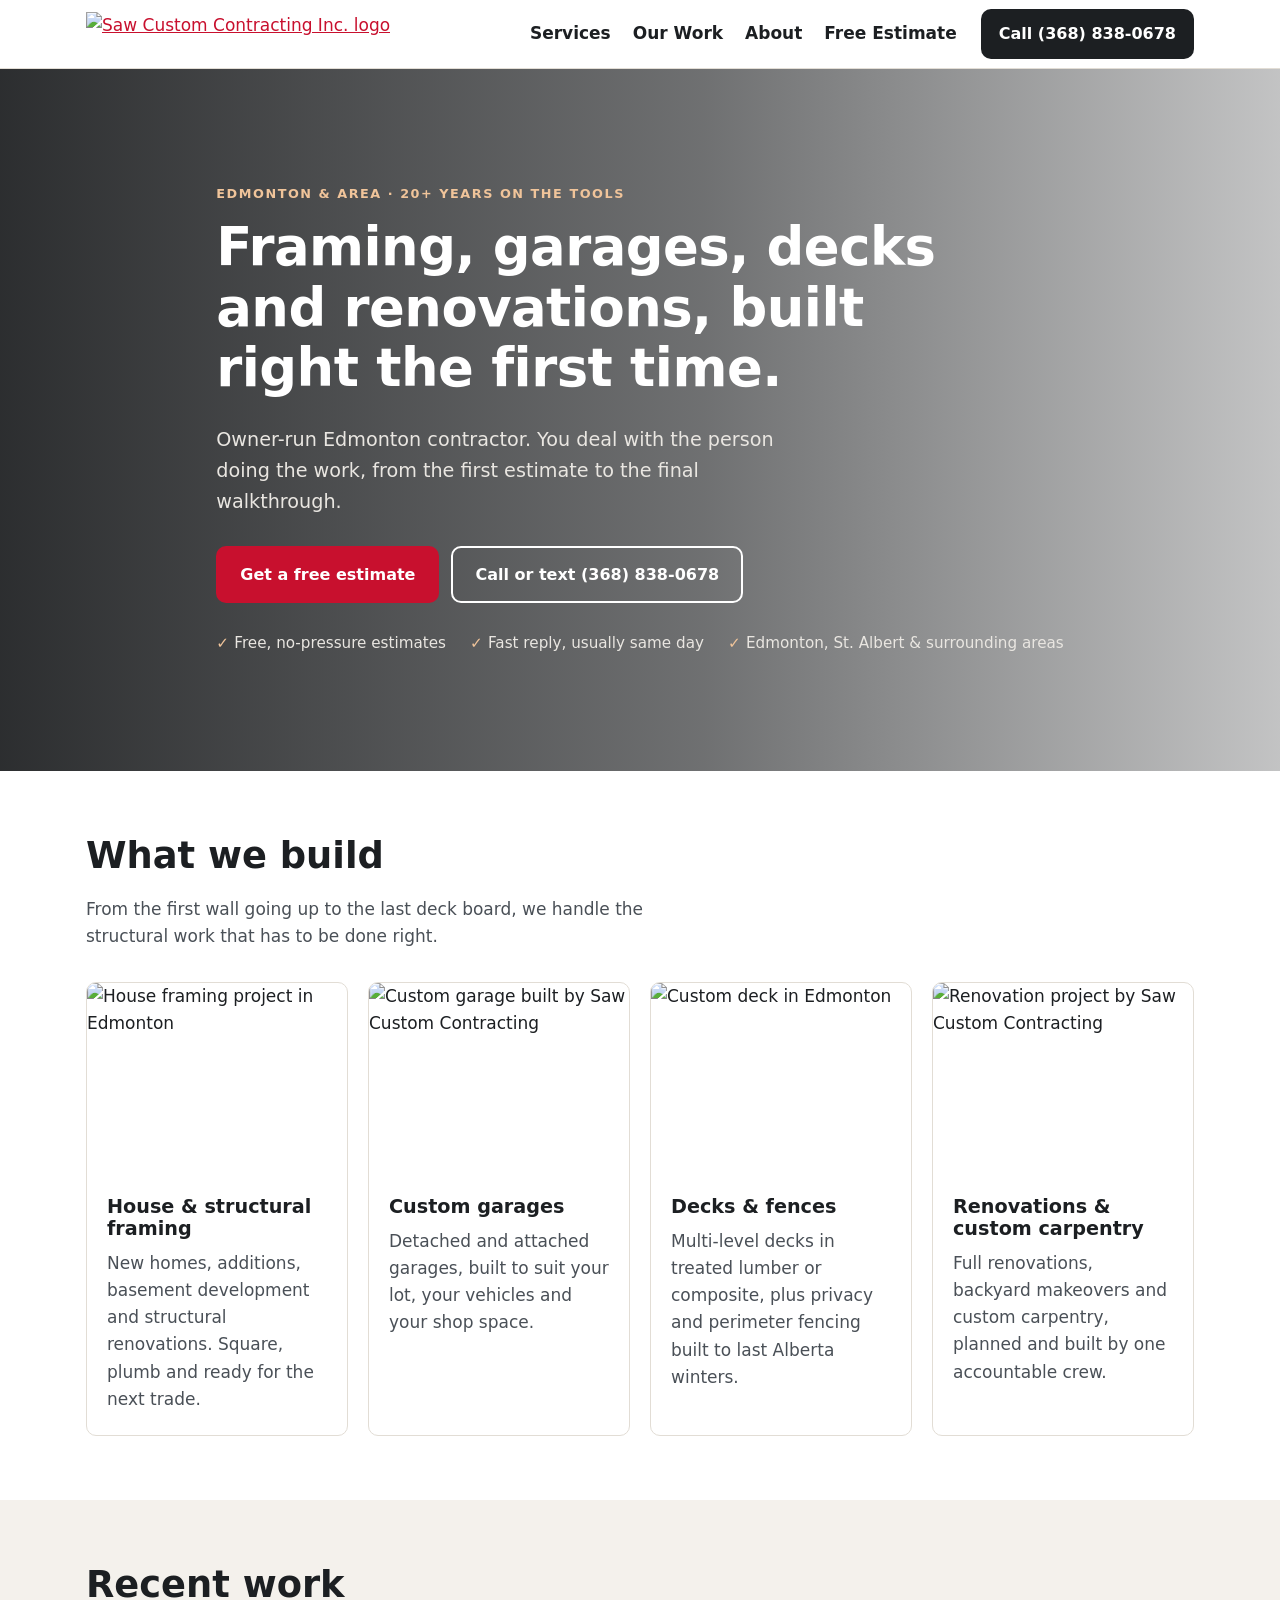
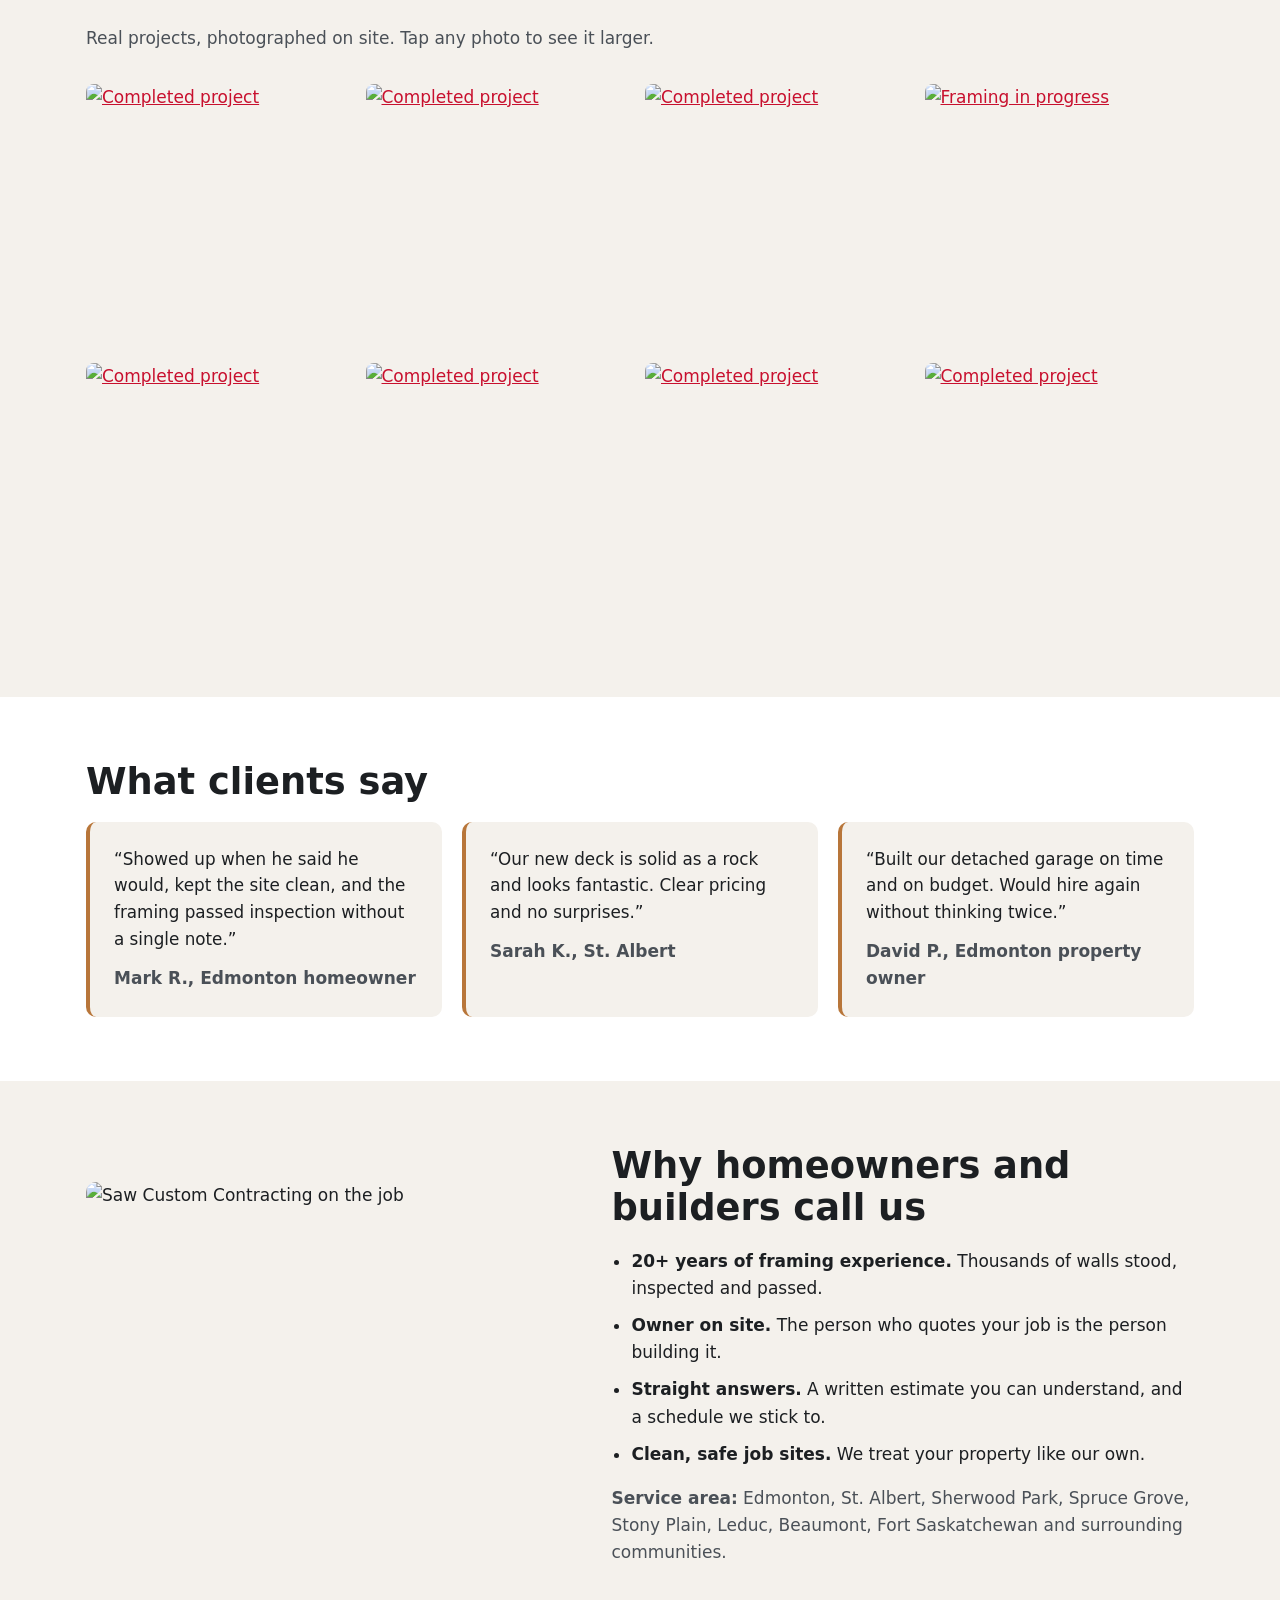
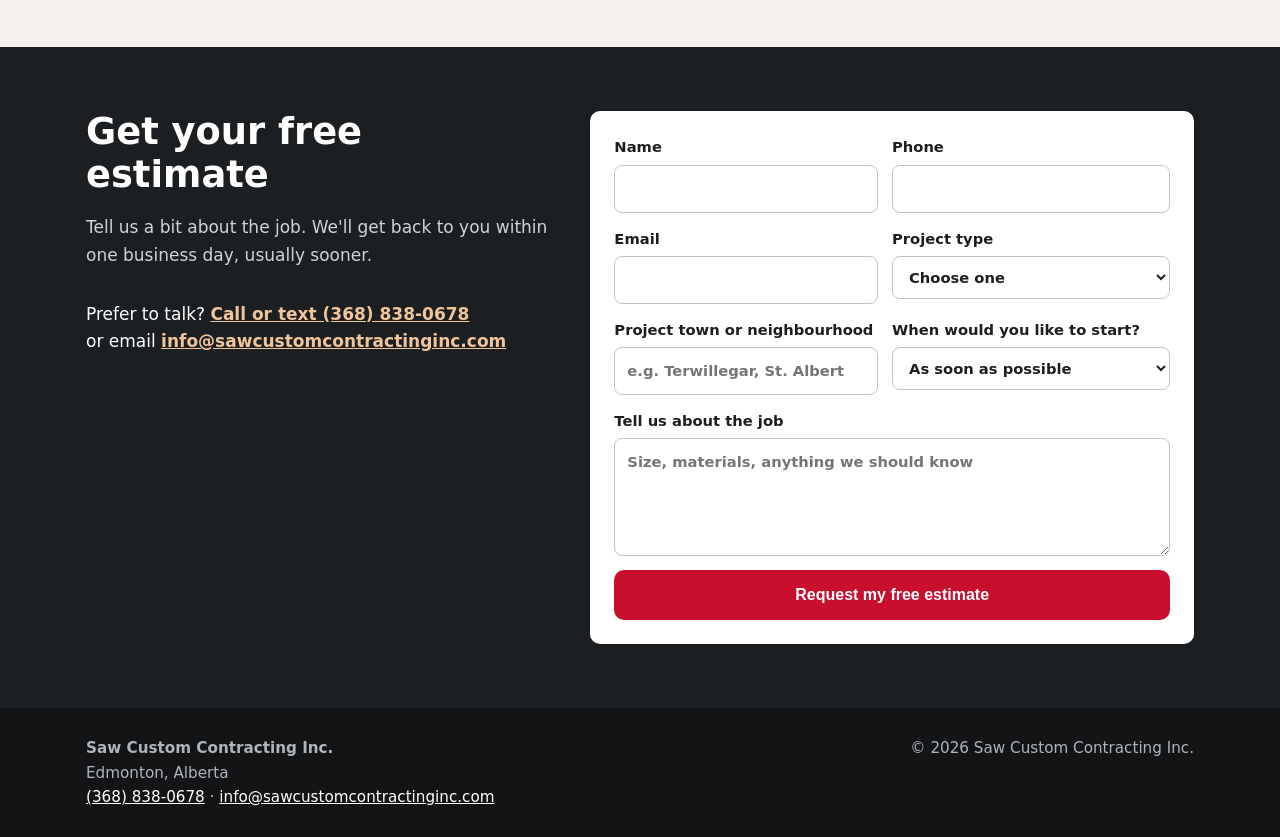
==== public/index.html @ 82203a98 "Add new company website Co-Authored-By: Claude Opus 5.5 <noreply@anthropic.com> Claude-Session: http" ====
<!doctype html>
<html lang="en-CA">
<head>
<meta charset="utf-8">
<meta name="viewport" content="width=device-width, initial-scale=1">
<title>Framing, Garages, Decks &amp; Renovations in Edmonton | Saw Custom Contracting Inc.</title>
<meta name="description" content="Edmonton framing contractor with 20+ years of experience. House framing, custom garages, decks, fences and renovations in Edmonton, St. Albert and area. Free estimates.">
<link rel="canonical" href="https://www.sawcustomcontractinginc.com/">
<meta property="og:title" content="Saw Custom Contracting Inc. | Edmonton Framing &amp; Custom Builds">
<meta property="og:description" content="House framing, custom garages, decks, fences and renovations in Edmonton and area. Free estimates.">
<meta property="og:image" content="https://primary.jwwb.nl/public/p/v/a/temp-scpfhgbqdumfkjfazwtc/20240511_142724659_ios-high.jpg?enable-io=true&enable=upscale&fit=bounds&width=1200">
<meta property="og:type" content="website">
<link rel="preconnect" href="https://primary.jwwb.nl">
<link rel="stylesheet" href="styles.css">
<script type="application/ld+json">
{
  "@context": "https://schema.org",
  "@type": "GeneralContractor",
  "name": "Saw Custom Contracting Inc.",
  "url": "https://www.sawcustomcontractinginc.com/",
  "telephone": "+13688380678",
  "email": "info@sawcustomcontractinginc.com",
  "image": "https://primary.jwwb.nl/public/p/v/a/temp-scpfhgbqdumfkjfazwtc/20240511_142724659_ios-high.jpg",
  "address": {"@type": "PostalAddress", "addressLocality": "Edmonton", "addressRegion": "AB", "addressCountry": "CA"},
  "areaServed": ["Edmonton", "St. Albert", "Sherwood Park", "Spruce Grove", "Stony Plain", "Leduc", "Beaumont", "Fort Saskatchewan"],
  "knowsAbout": ["House framing", "Structural framing", "Custom garages", "Decks", "Fences", "Renovations"]
}
</script>
</head>
<body>

<header class="topbar">
  <div class="wrap topbar-in">
    <a href="#top" class="brand" aria-label="Saw Custom Contracting home">
      <img src="https://primary.jwwb.nl/public/p/v/a/temp-scpfhgbqdumfkjfazwtc/fulllogo-high.jpg?enable-io=true&enable=upscale&height=140" alt="Saw Custom Contracting Inc. logo" height="44">
    </a>
    <nav class="nav" aria-label="Main">
      <a href="#services">Services</a>
      <a href="#work">Our Work</a>
      <a href="#about">About</a>
      <a href="#quote">Free Estimate</a>
    </nav>
    <a class="btn btn-call desk" href="tel:+13688380678">Call (368) 838-0678</a>
  </div>
</header>

<main id="top">

<section class="hero">
  <div class="hero-bg" role="img" aria-label="Recent framing project by Saw Custom Contracting"></div>
  <div class="wrap hero-in">
    <p class="eyebrow">Edmonton &amp; area · 20+ years on the tools</p>
    <h1>Framing, garages, decks and renovations, built right the first time.</h1>
    <p class="lead">Owner-run Edmonton contractor. You deal with the person doing the work, from the first estimate to the final walkthrough.</p>
    <div class="cta-row">
      <a class="btn btn-primary" href="#quote">Get a free estimate</a>
      <a class="btn btn-ghost" href="tel:+13688380678">Call or text (368) 838-0678</a>
    </div>
    <ul class="trust">
      <li>Free, no-pressure estimates</li>
      <li>Fast reply, usually same day</li>
      <li>Edmonton, St. Albert &amp; surrounding areas</li>
    </ul>
  </div>
</section>

<section id="services" class="section">
  <div class="wrap">
    <h2>What we build</h2>
    <p class="sub">From the first wall going up to the last deck board, we handle the structural work that has to be done right.</p>
    <div class="cards">
      <article class="card">
        <img loading="lazy" src="https://primary.jwwb.nl/public/p/v/a/temp-scpfhgbqdumfkjfazwtc/20240416_213240477_ios-high.jpg?enable-io=true&enable=upscale&width=700" alt="House framing project in Edmonton">
        <div class="card-body">
          <h3>House &amp; structural framing</h3>
          <p>New homes, additions, basement development and structural renovations. Square, plumb and ready for the next trade.</p>
        </div>
      </article>
      <article class="card">
        <img loading="lazy" src="https://primary.jwwb.nl/public/p/v/a/temp-scpfhgbqdumfkjfazwtc/20241012_160332767_ios-high.jpg?enable-io=true&enable=upscale&width=700" alt="Custom garage built by Saw Custom Contracting">
        <div class="card-body">
          <h3>Custom garages</h3>
          <p>Detached and attached garages, built to suit your lot, your vehicles and your shop space.</p>
        </div>
      </article>
      <article class="card">
        <img loading="lazy" src="https://primary.jwwb.nl/public/p/v/a/temp-scpfhgbqdumfkjfazwtc/20250509_210123441_ios-high.jpg?enable-io=true&enable=upscale&width=700" alt="Custom deck in Edmonton">
        <div class="card-body">
          <h3>Decks &amp; fences</h3>
          <p>Multi-level decks in treated lumber or composite, plus privacy and perimeter fencing built to last Alberta winters.</p>
        </div>
      </article>
      <article class="card">
        <img loading="lazy" src="https://primary.jwwb.nl/public/p/v/a/temp-scpfhgbqdumfkjfazwtc/20251019_050256994_ios-high.jpg?enable-io=true&enable=upscale&width=700" alt="Renovation project by Saw Custom Contracting">
        <div class="card-body">
          <h3>Renovations &amp; custom carpentry</h3>
          <p>Full renovations, backyard makeovers and custom carpentry, planned and built by one accountable crew.</p>
        </div>
      </article>
    </div>
  </div>
</section>

<section id="work" class="section alt">
  <div class="wrap">
    <h2>Recent work</h2>
    <p class="sub">Real projects, photographed on site. Tap any photo to see it larger.</p>
    <div class="gallery">
      <a href="https://primary.jwwb.nl/public/p/v/a/temp-scpfhgbqdumfkjfazwtc/20240511_142724659_ios-high.jpg"><img loading="lazy" src="https://primary.jwwb.nl/public/p/v/a/temp-scpfhgbqdumfkjfazwtc/20240511_142724659_ios-high.jpg?enable-io=true&enable=upscale&width=600" alt="Completed project"></a>
      <a href="https://primary.jwwb.nl/public/p/v/a/temp-scpfhgbqdumfkjfazwtc/img_4017-high.jpg"><img loading="lazy" src="https://primary.jwwb.nl/public/p/v/a/temp-scpfhgbqdumfkjfazwtc/img_4017-high.jpg?enable-io=true&enable=upscale&width=600" alt="Completed project"></a>
      <a href="https://primary.jwwb.nl/public/p/v/a/temp-scpfhgbqdumfkjfazwtc/20251015_220459282_ios-high.jpg"><img loading="lazy" src="https://primary.jwwb.nl/public/p/v/a/temp-scpfhgbqdumfkjfazwtc/20251015_220459282_ios-high.jpg?enable-io=true&enable=upscale&width=600" alt="Completed project"></a>
      <a href="https://primary.jwwb.nl/public/p/v/a/temp-scpfhgbqdumfkjfazwtc/20240420_210856689_ios-high.jpg"><img loading="lazy" src="https://primary.jwwb.nl/public/p/v/a/temp-scpfhgbqdumfkjfazwtc/20240420_210856689_ios-high.jpg?enable-io=true&enable=upscale&width=600" alt="Framing in progress"></a>
      <a href="https://primary.jwwb.nl/public/p/v/a/temp-scpfhgbqdumfkjfazwtc/20240604_163057415_ios-high.jpg"><img loading="lazy" src="https://primary.jwwb.nl/public/p/v/a/temp-scpfhgbqdumfkjfazwtc/20240604_163057415_ios-high.jpg?enable-io=true&enable=upscale&width=600" alt="Completed project"></a>
      <a href="https://primary.jwwb.nl/public/p/v/a/temp-scpfhgbqdumfkjfazwtc/20241107_232801194_ios-high.jpg"><img loading="lazy" src="https://primary.jwwb.nl/public/p/v/a/temp-scpfhgbqdumfkjfazwtc/20241107_232801194_ios-high.jpg?enable-io=true&enable=upscale&width=600" alt="Completed project"></a>
      <a href="https://primary.jwwb.nl/public/p/v/a/temp-scpfhgbqdumfkjfazwtc/20241107_232714533_ios-high.jpg"><img loading="lazy" src="https://primary.jwwb.nl/public/p/v/a/temp-scpfhgbqdumfkjfazwtc/20241107_232714533_ios-high.jpg?enable-io=true&enable=upscale&width=600" alt="Completed project"></a>
      <a href="https://primary.jwwb.nl/public/p/v/a/temp-scpfhgbqdumfkjfazwtc/20241121_175152841_ios-high.jpg"><img loading="lazy" src="https://primary.jwwb.nl/public/p/v/a/temp-scpfhgbqdumfkjfazwtc/20241121_175152841_ios-high.jpg?enable-io=true&enable=upscale&width=600" alt="Completed project"></a>
    </div>
  </div>
</section>

<section class="section">
  <div class="wrap">
    <h2>What clients say</h2>
    <div class="reviews">
      <blockquote><p>“Showed up when he said he would, kept the site clean, and the framing passed inspection without a single note.”</p><cite>Mark R., Edmonton homeowner</cite></blockquote>
      <blockquote><p>“Our new deck is solid as a rock and looks fantastic. Clear pricing and no surprises.”</p><cite>Sarah K., St. Albert</cite></blockquote>
      <blockquote><p>“Built our detached garage on time and on budget. Would hire again without thinking twice.”</p><cite>David P., Edmonton property owner</cite></blockquote>
    </div>
  </div>
</section>

<section id="about" class="section alt">
  <div class="wrap about">
    <img loading="lazy" src="https://primary.jwwb.nl/public/p/v/a/temp-scpfhgbqdumfkjfazwtc/img_0138-standard.jpg" alt="Saw Custom Contracting on the job">
    <div>
      <h2>Why homeowners and builders call us</h2>
      <ul class="why">
        <li><strong>20+ years of framing experience.</strong> Thousands of walls stood, inspected and passed.</li>
        <li><strong>Owner on site.</strong> The person who quotes your job is the person building it.</li>
        <li><strong>Straight answers.</strong> A written estimate you can understand, and a schedule we stick to.</li>
        <li><strong>Clean, safe job sites.</strong> We treat your property like our own.</li>
      </ul>
      <p class="area"><strong>Service area:</strong> Edmonton, St. Albert, Sherwood Park, Spruce Grove, Stony Plain, Leduc, Beaumont, Fort Saskatchewan and surrounding communities.</p>
    </div>
  </div>
</section>

<section id="quote" class="section quote">
  <div class="wrap quote-in">
    <div>
      <h2>Get your free estimate</h2>
      <p class="sub">Tell us a bit about the job. We'll get back to you within one business day, usually sooner.</p>
      <p class="direct">Prefer to talk? <a href="tel:+13688380678">Call or text (368) 838-0678</a><br>or email <a href="mailto:info@sawcustomcontractinginc.com">info@sawcustomcontractinginc.com</a></p>
    </div>
    <form class="form" action="https://formsubmit.co/info@sawcustomcontractinginc.com" method="POST">
      <input type="hidden" name="_subject" value="New estimate request from website">
      <input type="hidden" name="_next" id="next" value="https://www.sawcustomcontractinginc.com/thanks.html">
      <input type="hidden" name="_captcha" value="false">
      <input type="hidden" name="_template" value="table">
      <input type="text" name="_honey" class="hp" tabindex="-1" autocomplete="off" aria-hidden="true">
      <label>Name<input name="name" required autocomplete="name"></label>
      <label>Phone<input name="phone" type="tel" required autocomplete="tel"></label>
      <label>Email<input name="email" type="email" autocomplete="email"></label>
      <label>Project type
        <select name="project_type" required>
          <option value="">Choose one</option>
          <option>House or structural framing</option>
          <option>Custom garage</option>
          <option>Deck</option>
          <option>Fence</option>
          <option>Renovation</option>
          <option>Something else</option>
        </select>
      </label>
      <label>Project town or neighbourhood<input name="location" placeholder="e.g. Terwillegar, St. Albert"></label>
      <label>When would you like to start?
        <select name="timeline">
          <option>As soon as possible</option>
          <option>Within 1 to 3 months</option>
          <option>3+ months out</option>
          <option>Just getting prices</option>
        </select>
      </label>
      <label class="full">Tell us about the job<textarea name="message" rows="4" placeholder="Size, materials, anything we should know"></textarea></label>
      <button class="btn btn-primary full" type="submit">Request my free estimate</button>
    </form>
  </div>
</section>

</main>

<footer class="footer">
  <div class="wrap footer-in">
    <div>
      <strong>Saw Custom Contracting Inc.</strong><br>
      Edmonton, Alberta<br>
      <a href="tel:+13688380678">(368) 838-0678</a> · <a href="mailto:info@sawcustomcontractinginc.com">info@sawcustomcontractinginc.com</a>
    </div>
    <div class="small">© <span id="yr">2026</span> Saw Custom Contracting Inc.</div>
  </div>
</footer>

<a class="callbar" href="tel:+13688380678">Call or text for a free estimate</a>

<script>document.getElementById('yr').textContent=new Date().getFullYear();document.getElementById('next').value=location.origin+'/thanks.html';</script>
</body>
</html>
---- public/styles.css ----
:root{
  --ink:#1c1f22; --ink-2:#4a5057; --bg:#ffffff; --bg-alt:#f4f1ec;
  --brand:#c8102e; --brand-dk:#9e0c24; --wood:#b8763a; --line:#e2ddd5;
  --radius:10px; --max:1140px;
}
*{box-sizing:border-box}
html{scroll-behavior:smooth}
body{margin:0;font:17px/1.6 system-ui,-apple-system,"Segoe UI",Roboto,Arial,sans-serif;color:var(--ink);background:var(--bg);padding-bottom:64px}
img{max-width:100%;display:block}
a{color:var(--brand)}
h1,h2,h3{line-height:1.15;margin:0 0 .5em}
h1{font-size:clamp(2rem,5vw,3.3rem);font-weight:800;letter-spacing:-.01em}
h2{font-size:clamp(1.6rem,3.5vw,2.3rem);font-weight:800}
h3{font-size:1.2rem}
.wrap{max-width:var(--max);margin:0 auto;padding:0 16px}
.section{padding:64px 0}
.section.alt{background:var(--bg-alt)}
.sub{color:var(--ink-2);max-width:640px;margin:0 0 32px}

.btn{display:inline-block;padding:14px 22px;border-radius:var(--radius);font-weight:700;text-decoration:none;border:2px solid transparent;cursor:pointer;font-size:1rem;text-align:center}
.btn-primary{background:var(--brand);color:#fff}
.btn-primary:hover{background:var(--brand-dk)}
.btn-ghost{border-color:#fff;color:#fff}
.btn-ghost:hover{background:rgba(255,255,255,.12)}
.btn-call{background:var(--ink);color:#fff;padding:10px 16px}

.topbar{position:sticky;top:0;z-index:20;background:#fff;border-bottom:1px solid var(--line)}
.topbar-in{display:flex;align-items:center;gap:24px;height:68px}
.brand img{height:44px;width:auto}
.nav{display:flex;gap:22px;margin-left:auto}
.nav a{color:var(--ink);text-decoration:none;font-weight:600}
.nav a:hover{color:var(--brand)}

.hero{position:relative;color:#fff;min-height:78vh;display:flex;align-items:center;overflow:hidden}
.hero-bg{position:absolute;inset:0;background:linear-gradient(90deg,rgba(15,17,19,.88) 0%,rgba(15,17,19,.6) 55%,rgba(15,17,19,.25) 100%),url("https://primary.jwwb.nl/public/p/v/a/temp-scpfhgbqdumfkjfazwtc/20240511_142724659_ios-high.jpg?enable-io=true&enable=upscale&width=1600") center/cover}
.hero-in{position:relative;padding-top:72px;padding-bottom:72px}
.hero h1{max-width:760px}
.eyebrow{text-transform:uppercase;letter-spacing:.12em;font-size:.8rem;font-weight:700;color:#f0c49a;margin:0 0 12px}
.lead{font-size:1.2rem;max-width:600px;color:#e9e6e1}
.cta-row{display:flex;flex-wrap:wrap;gap:12px;margin:28px 0}
.trust{list-style:none;padding:0;margin:0;display:flex;flex-wrap:wrap;gap:8px 24px;font-size:.95rem;color:#e9e6e1}
.trust li::before{content:"✓ ";color:#f0c49a;font-weight:800}

.cards{display:grid;grid-template-columns:repeat(auto-fit,minmax(240px,1fr));gap:20px}
.card{background:#fff;border:1px solid var(--line);border-radius:var(--radius);overflow:hidden}
.card img{aspect-ratio:4/3;object-fit:cover;width:100%}
.card-body{padding:18px 20px 22px}
.card p{margin:0;color:var(--ink-2)}

.gallery{display:grid;grid-template-columns:repeat(auto-fill,minmax(220px,1fr));gap:10px}
.gallery a{display:block;border-radius:8px;overflow:hidden}
.gallery img{aspect-ratio:1/1;object-fit:cover;width:100%;transition:transform .3s}
.gallery a:hover img{transform:scale(1.04)}

.reviews{display:grid;grid-template-columns:repeat(auto-fit,minmax(260px,1fr));gap:20px}
.reviews blockquote{margin:0;padding:24px;background:var(--bg-alt);border-left:4px solid var(--wood);border-radius:var(--radius)}
.reviews p{margin:0 0 12px;font-size:1.05rem}
.reviews cite{font-style:normal;font-weight:700;color:var(--ink-2)}

.about{display:grid;grid-template-columns:1fr 1.2fr;gap:40px;align-items:center}
.about img{border-radius:var(--radius);aspect-ratio:4/3;object-fit:cover;width:100%}
.why{padding-left:20px}
.why li{margin-bottom:10px}
.area{color:var(--ink-2)}

.quote{background:var(--ink);color:#fff}
.quote .sub{color:#cfd3d7}
.quote-in{display:grid;grid-template-columns:1fr 1.3fr;gap:40px}
.direct a{color:#f0c49a;font-weight:700}
.form{display:grid;grid-template-columns:1fr 1fr;gap:14px;background:#fff;color:var(--ink);padding:24px;border-radius:var(--radius)}
.form label{display:flex;flex-direction:column;font-weight:600;font-size:.92rem;gap:6px}
.form input,.form select,.form textarea{font:inherit;padding:11px 12px;border:1px solid #c9c4bb;border-radius:8px;background:#fff;color:var(--ink)}
.form input:focus,.form select:focus,.form textarea:focus{outline:2px solid var(--brand);outline-offset:1px}
.form .full{grid-column:1/-1}
.hp{position:absolute;left:-9999px}

.footer{background:#121416;color:#aeb4ba;padding:28px 0;font-size:.95rem}
.footer a{color:#fff}
.footer-in{display:flex;justify-content:space-between;flex-wrap:wrap;gap:12px}

.callbar{position:fixed;left:0;right:0;bottom:0;z-index:30;display:none;background:var(--brand);color:#fff;text-align:center;font-weight:800;padding:16px;text-decoration:none;font-size:1.05rem;box-shadow:0 -2px 10px rgba(0,0,0,.2)}

@media (max-width:820px){
  .nav{display:none}
  .desk{display:none}
  .topbar-in{justify-content:center}
  .callbar{display:block}
  .about,.quote-in{grid-template-columns:1fr}
  .form{grid-template-columns:1fr}
  .hero{min-height:70vh}
  .section{padding:48px 0}
  .cta-row .btn{flex:1 1 100%}
}
@media (min-width:821px){body{padding-bottom:0}}
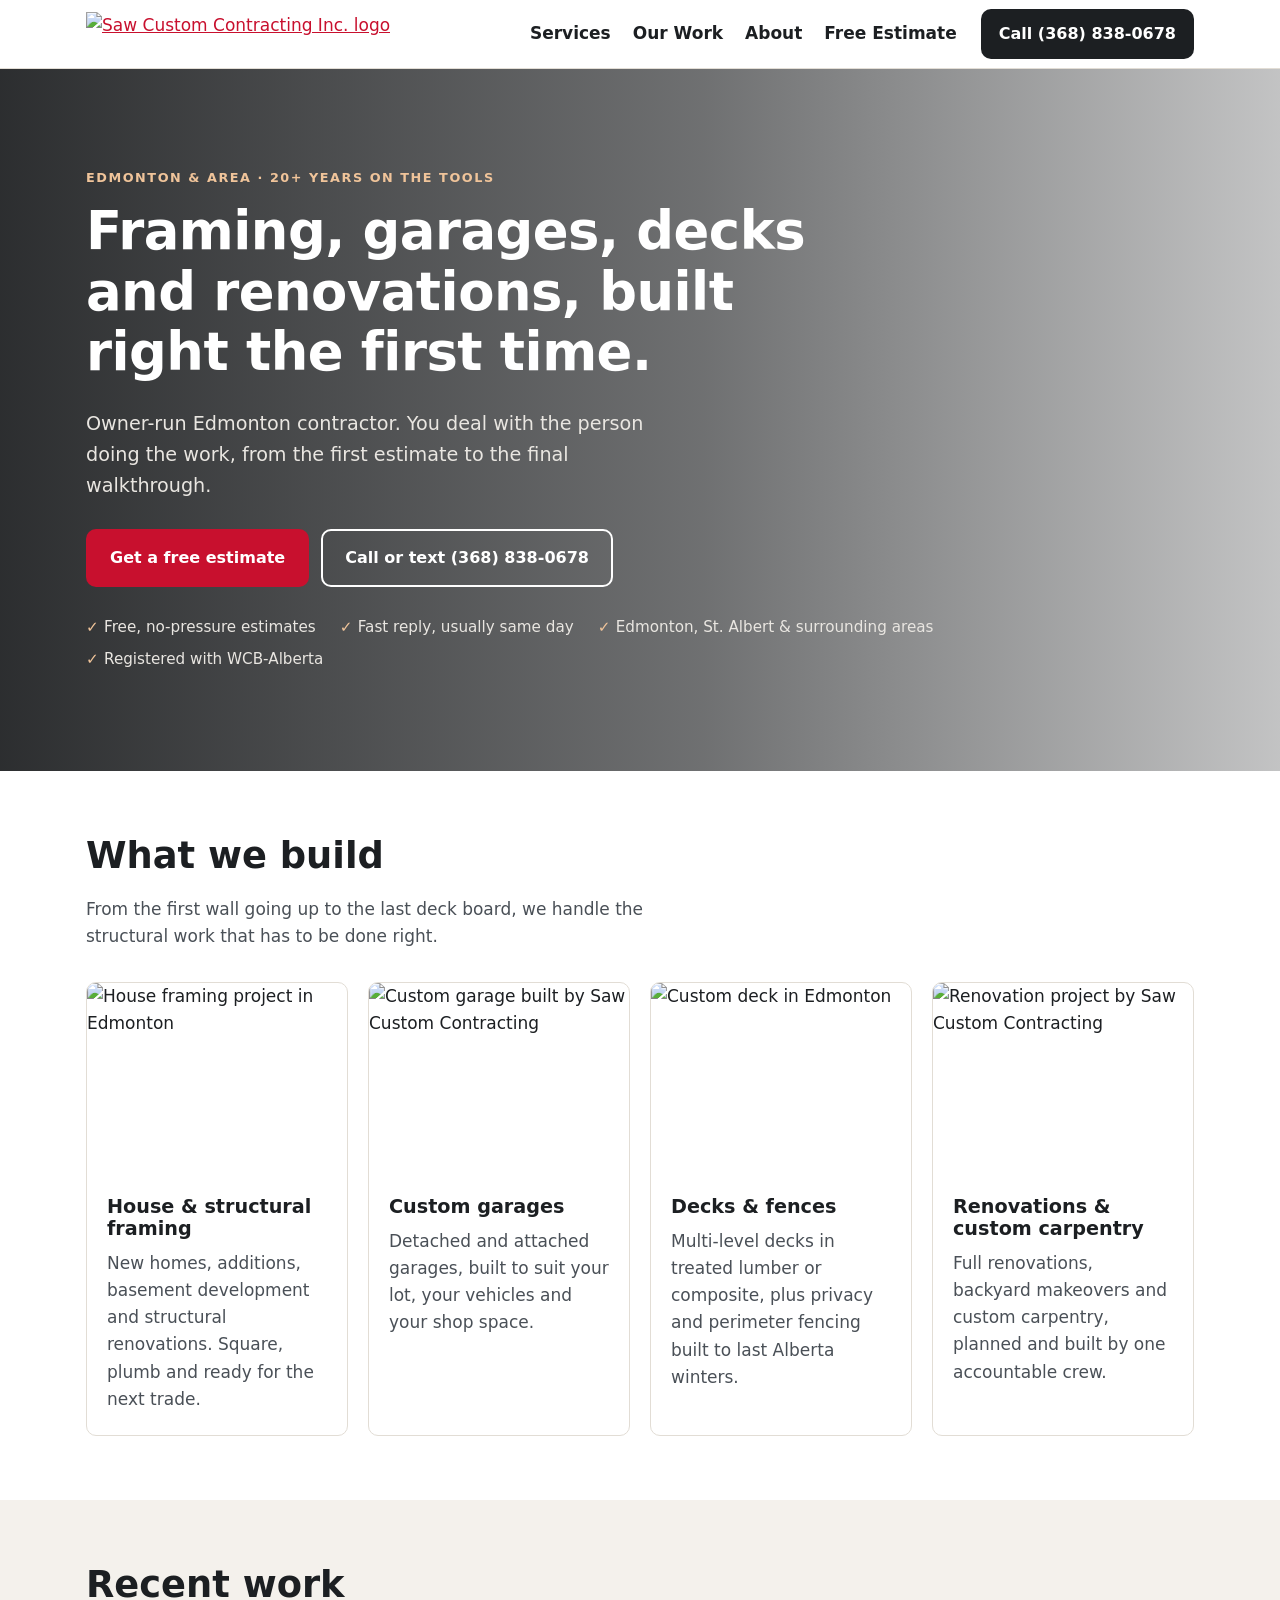
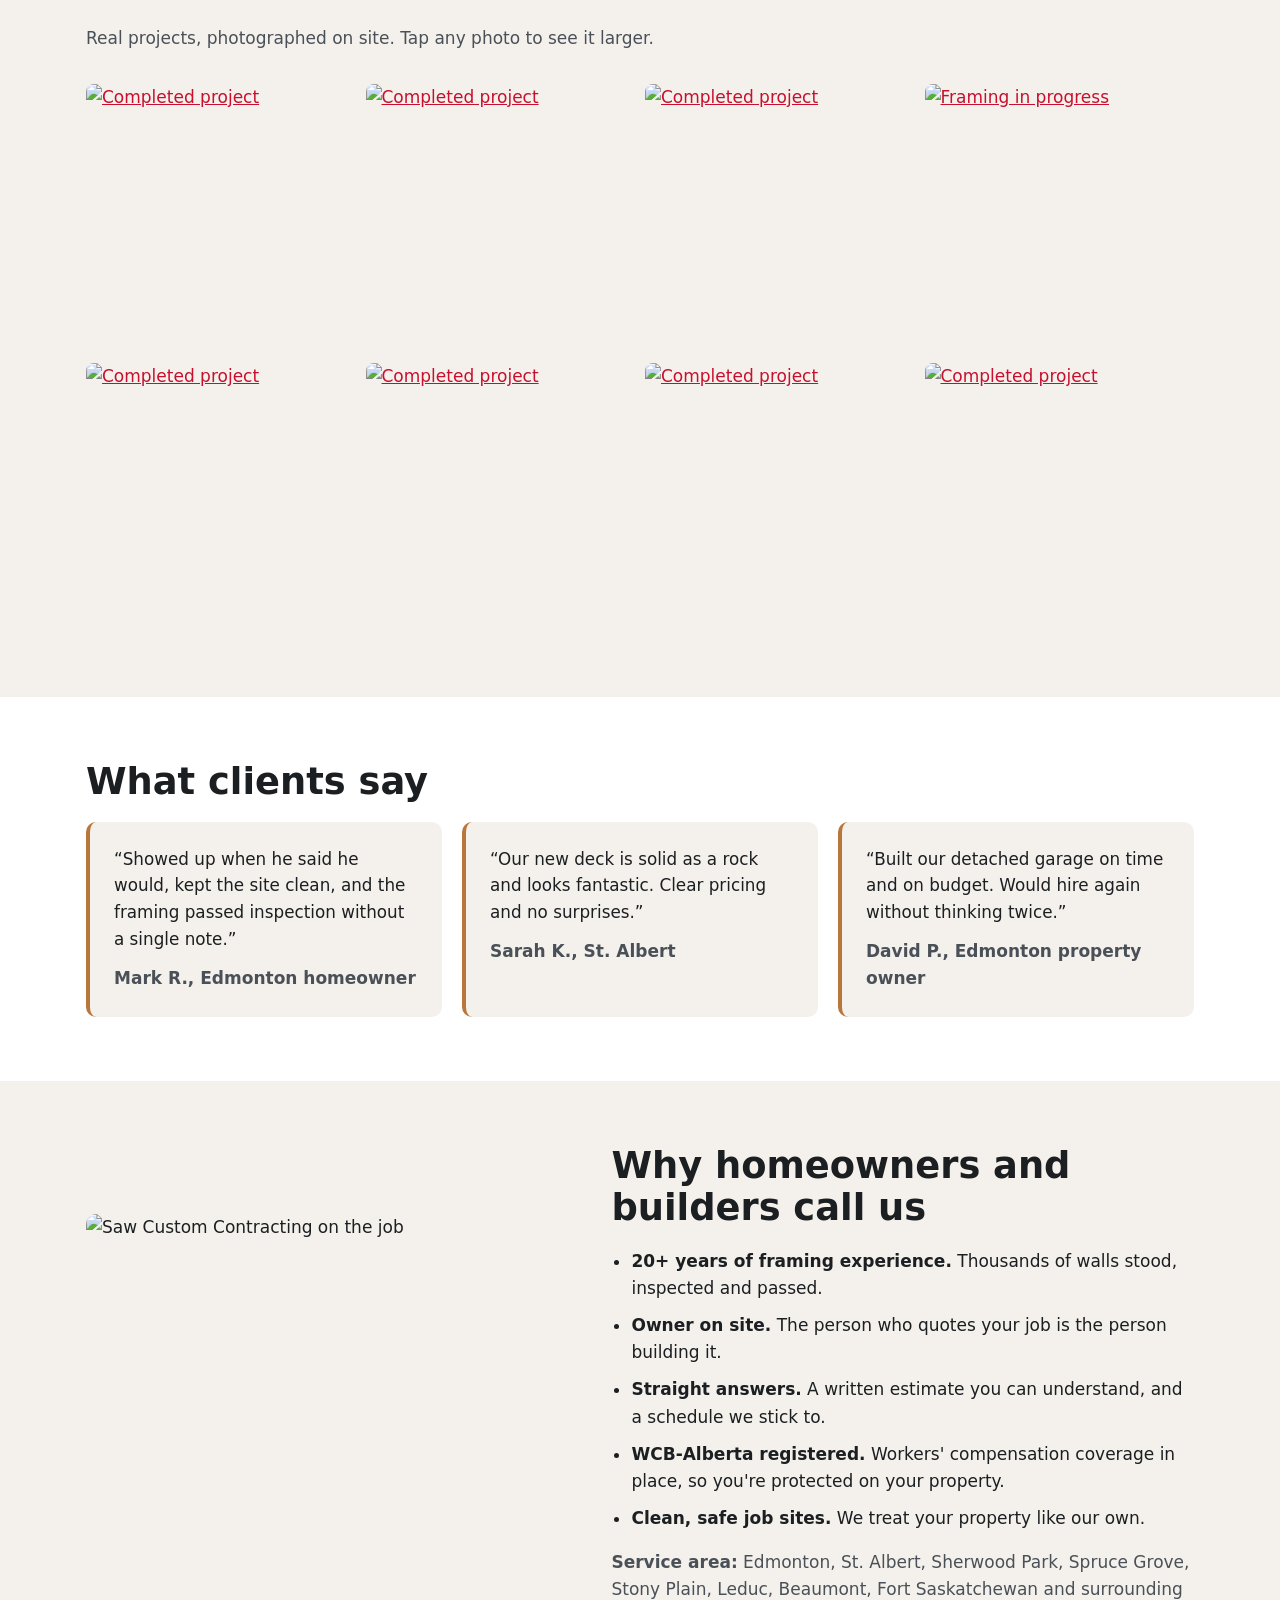
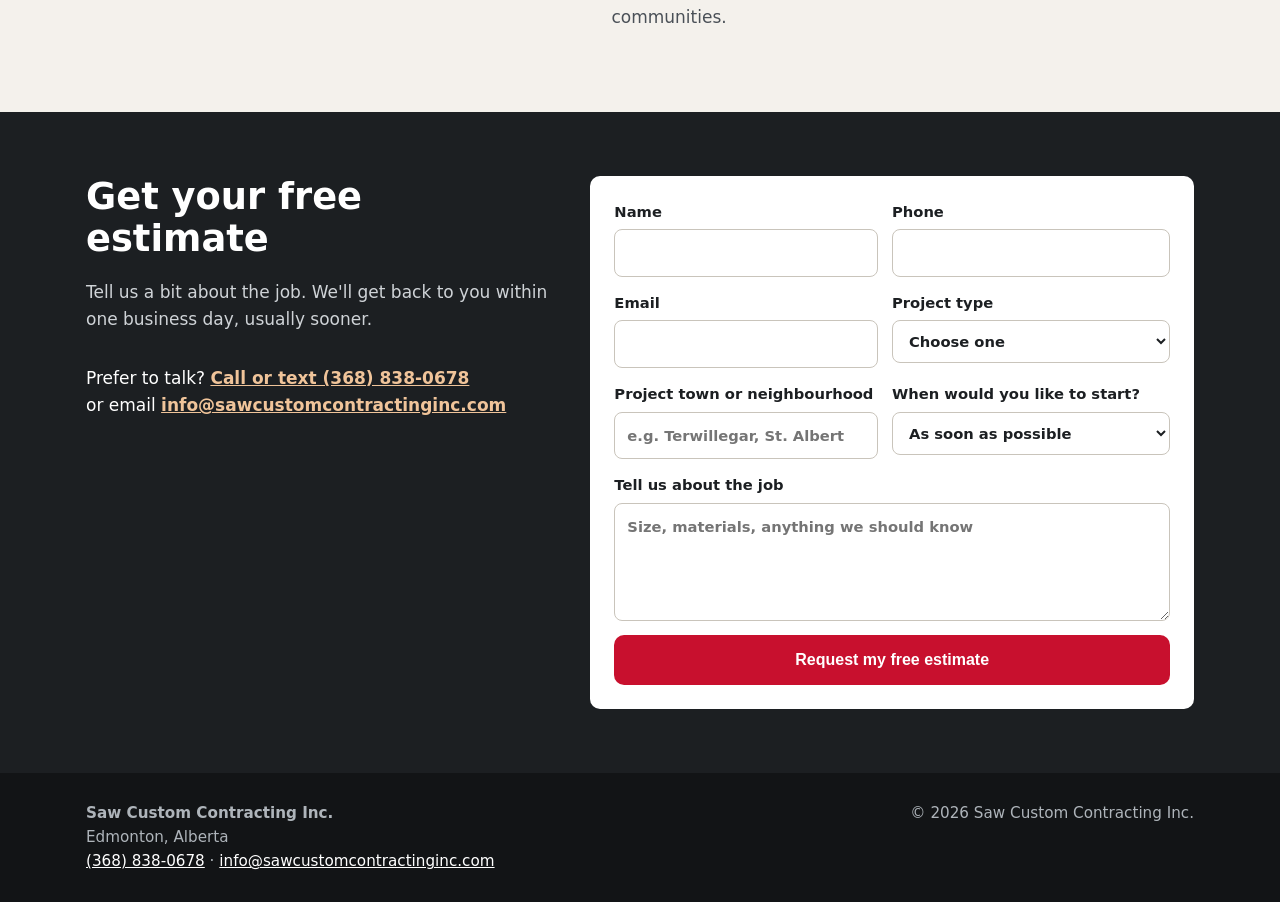
==== commit a8d334e1: "Add WCB-Alberta registration to trust points Co-Authored-By: Claude Opus 5.5 <noreply@anthropic.com>" ====
--- a/public/index.html
+++ b/public/index.html
@@ -60,6 +60,7 @@
       <li>Free, no-pressure estimates</li>
       <li>Fast reply, usually same day</li>
       <li>Edmonton, St. Albert &amp; surrounding areas</li>
+      <li>Registered with WCB-Alberta</li>
     </ul>
   </div>
 </section>
@@ -138,6 +139,7 @@
         <li><strong>20+ years of framing experience.</strong> Thousands of walls stood, inspected and passed.</li>
         <li><strong>Owner on site.</strong> The person who quotes your job is the person building it.</li>
         <li><strong>Straight answers.</strong> A written estimate you can understand, and a schedule we stick to.</li>
+        <li><strong>WCB-Alberta registered.</strong> Workers' compensation coverage in place, so you're protected on your property.</li>
         <li><strong>Clean, safe job sites.</strong> We treat your property like our own.</li>
       </ul>
       <p class="area"><strong>Service area:</strong> Edmonton, St. Albert, Sherwood Park, Spruce Grove, Stony Plain, Leduc, Beaumont, Fort Saskatchewan and surrounding communities.</p>
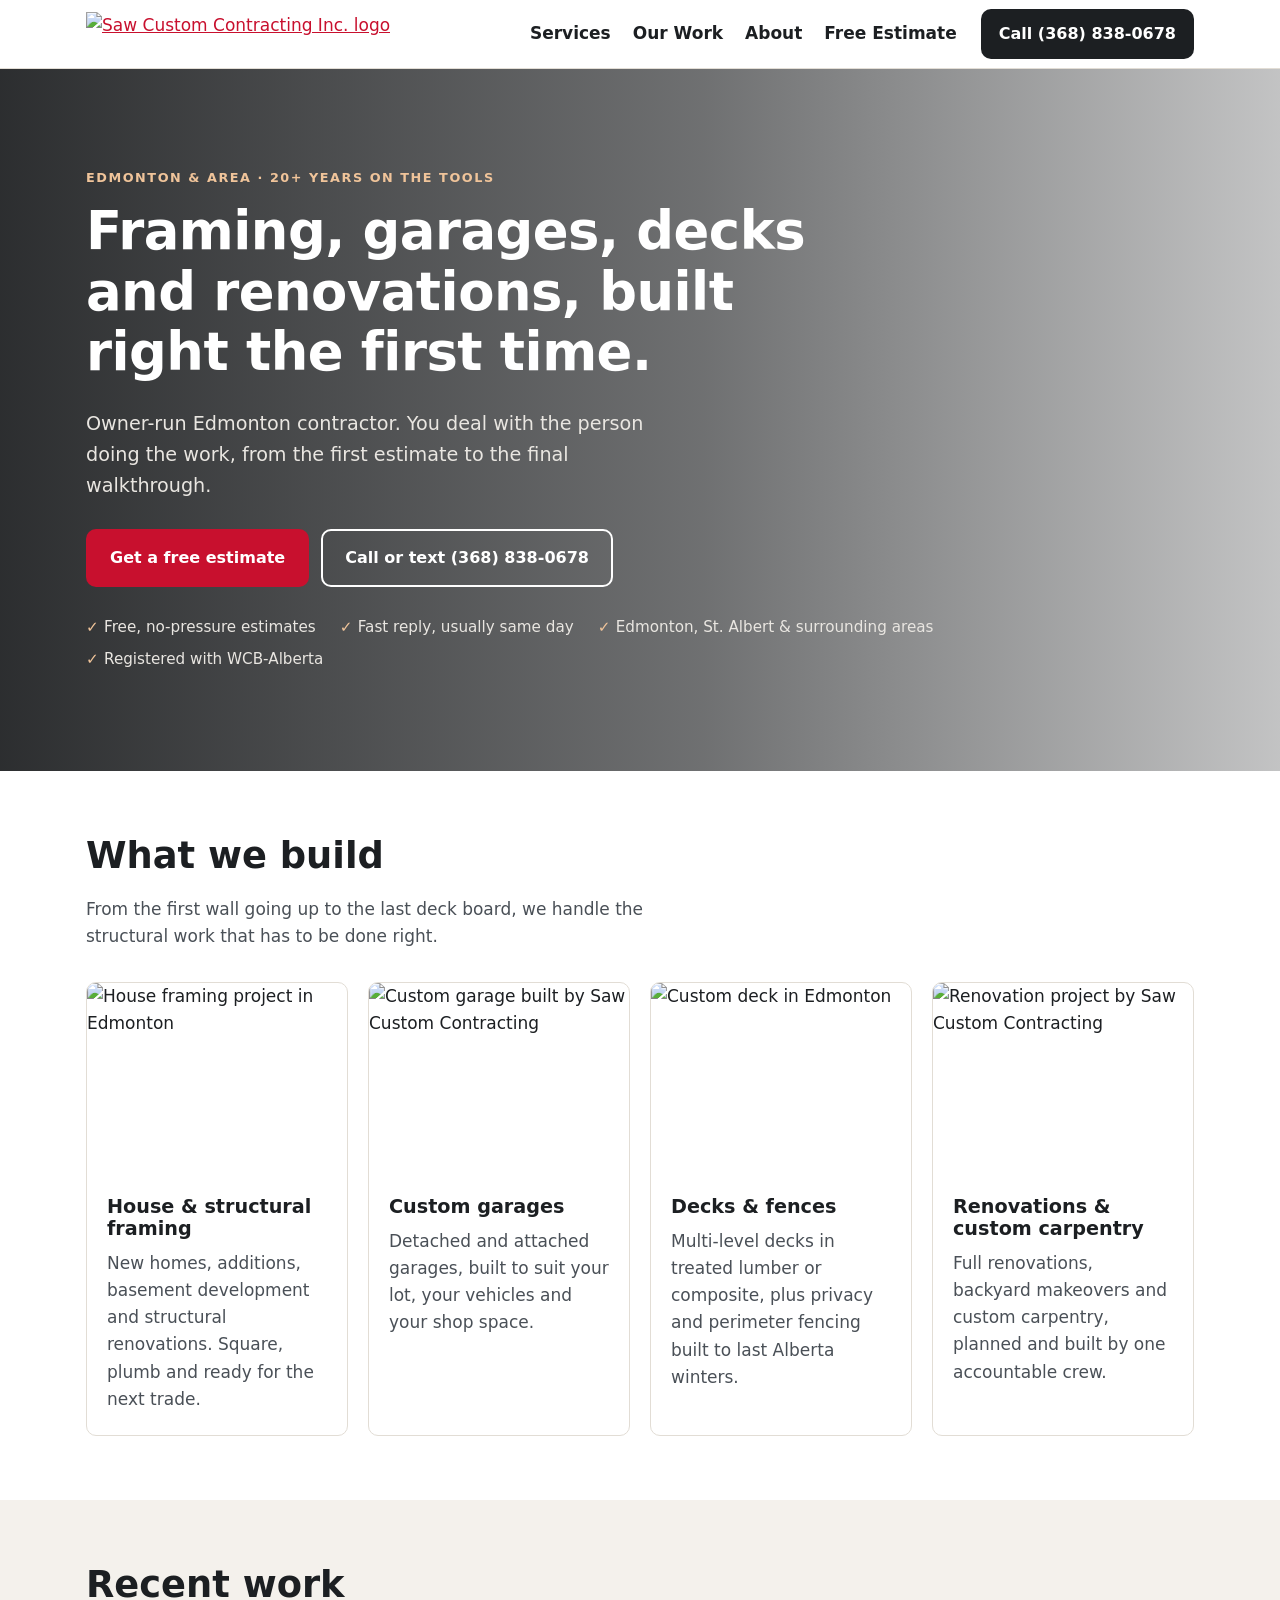
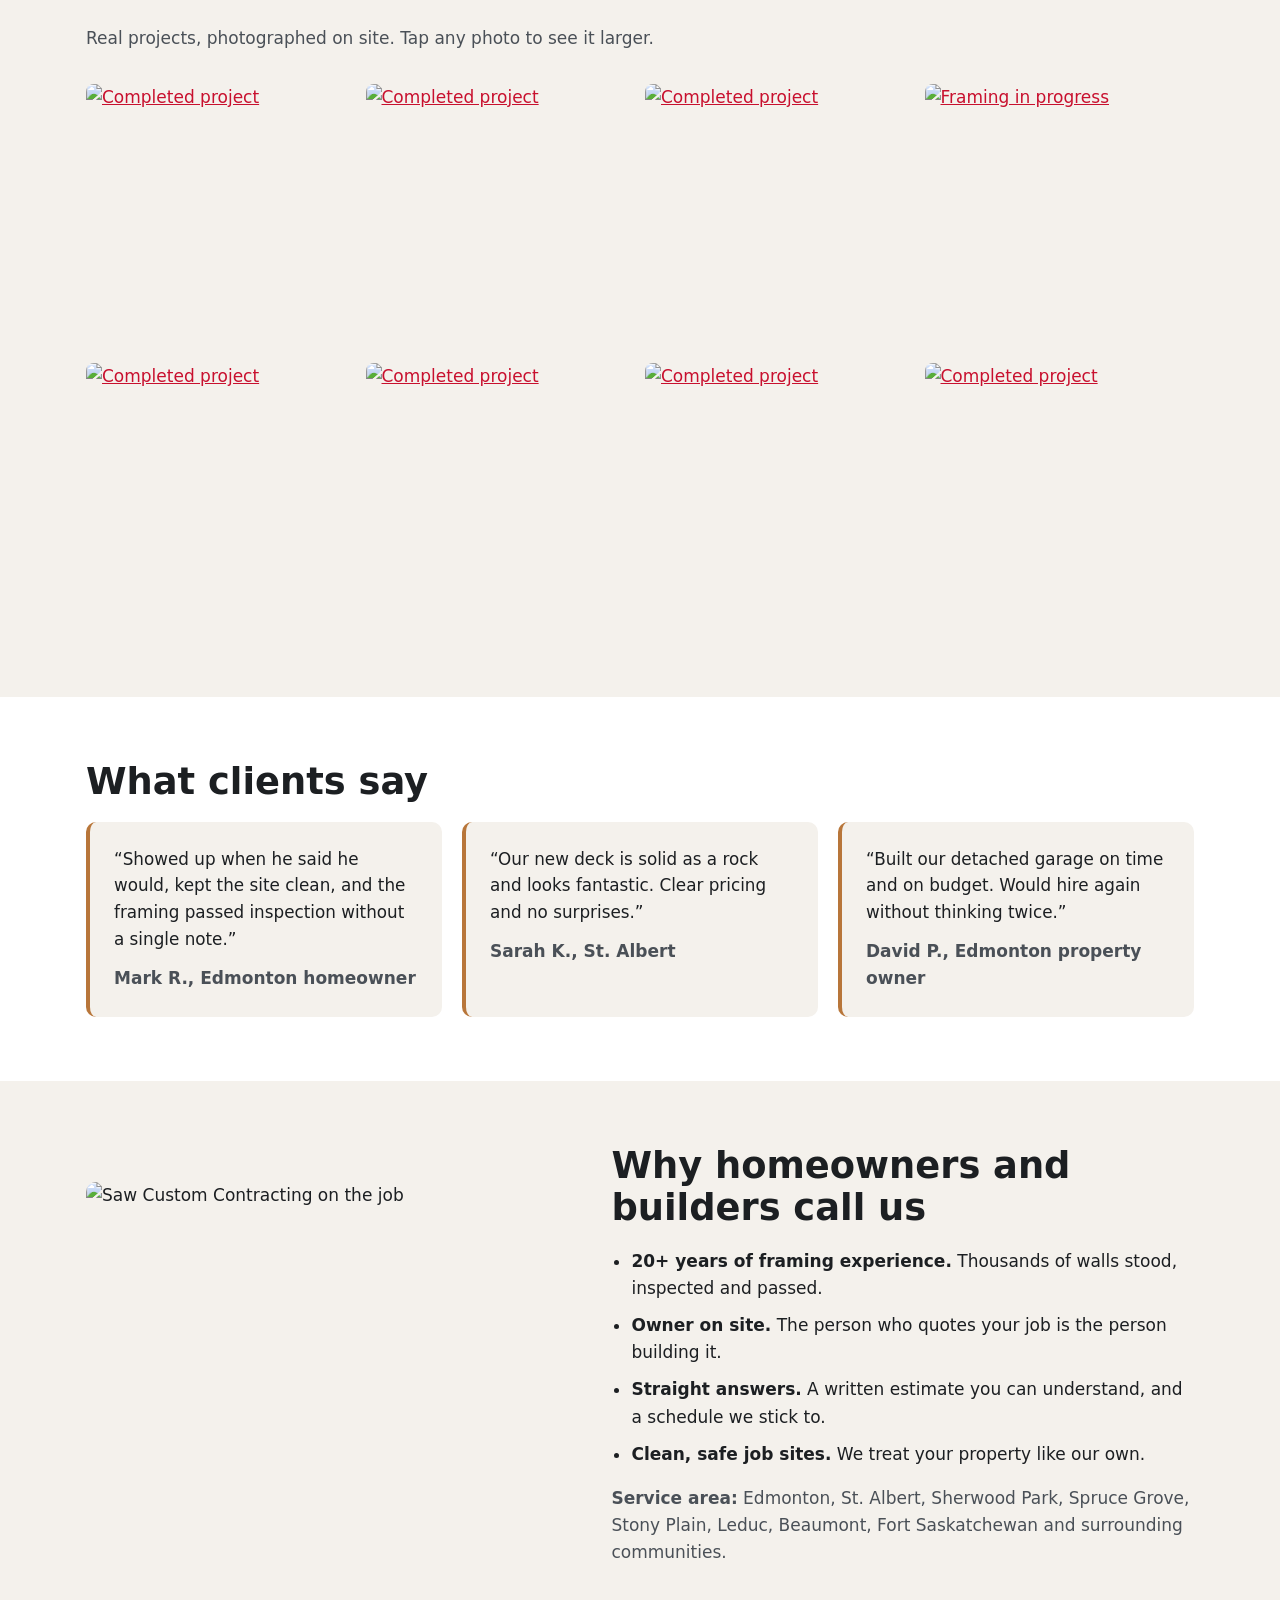
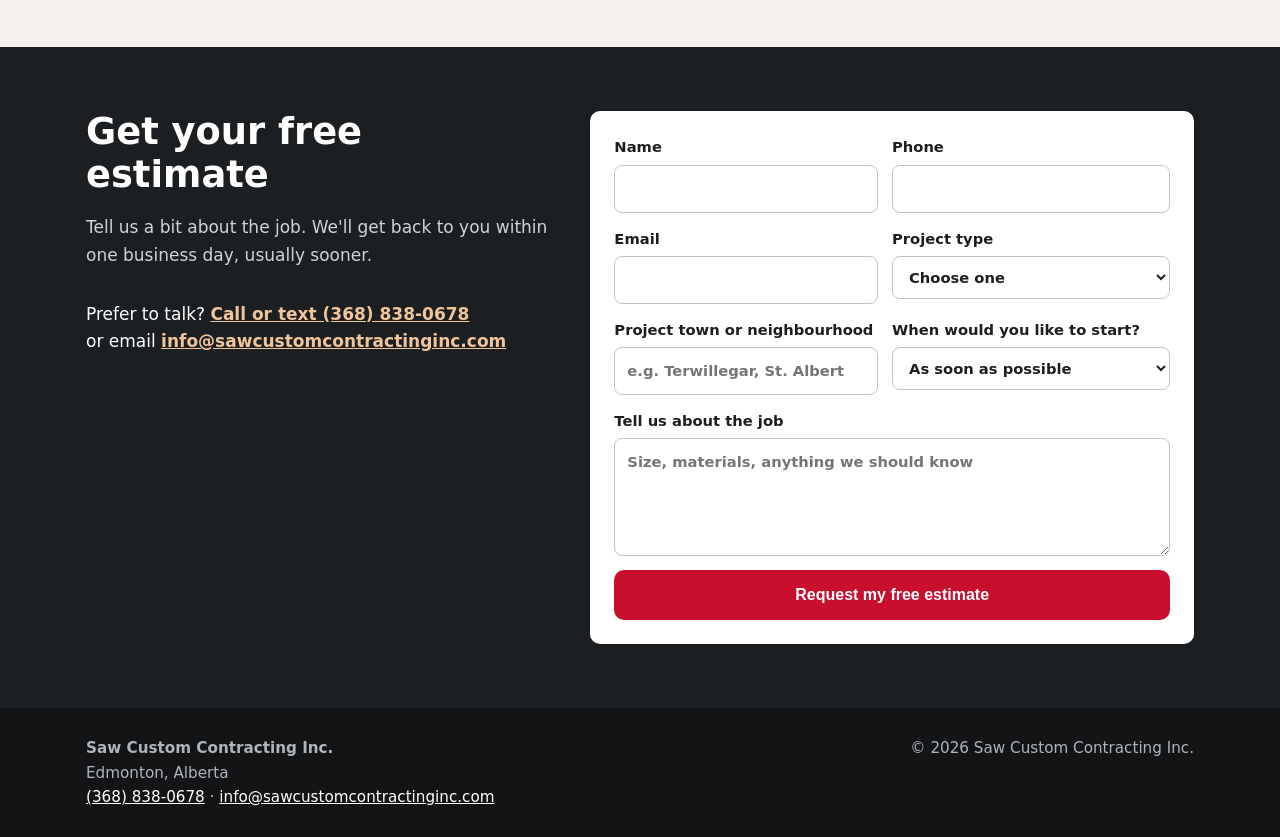
==== commit 83967d37: "Keep WCB mention factual, no coverage claims Co-Authored-By: Claude Opus 5.5 <noreply@anthropic.com>" ====
--- a/public/index.html
+++ b/public/index.html
@@ -139,7 +139,6 @@
         <li><strong>20+ years of framing experience.</strong> Thousands of walls stood, inspected and passed.</li>
         <li><strong>Owner on site.</strong> The person who quotes your job is the person building it.</li>
         <li><strong>Straight answers.</strong> A written estimate you can understand, and a schedule we stick to.</li>
-        <li><strong>WCB-Alberta registered.</strong> Workers' compensation coverage in place, so you're protected on your property.</li>
         <li><strong>Clean, safe job sites.</strong> We treat your property like our own.</li>
       </ul>
       <p class="area"><strong>Service area:</strong> Edmonton, St. Albert, Sherwood Park, Spruce Grove, Stony Plain, Leduc, Beaumont, Fort Saskatchewan and surrounding communities.</p>
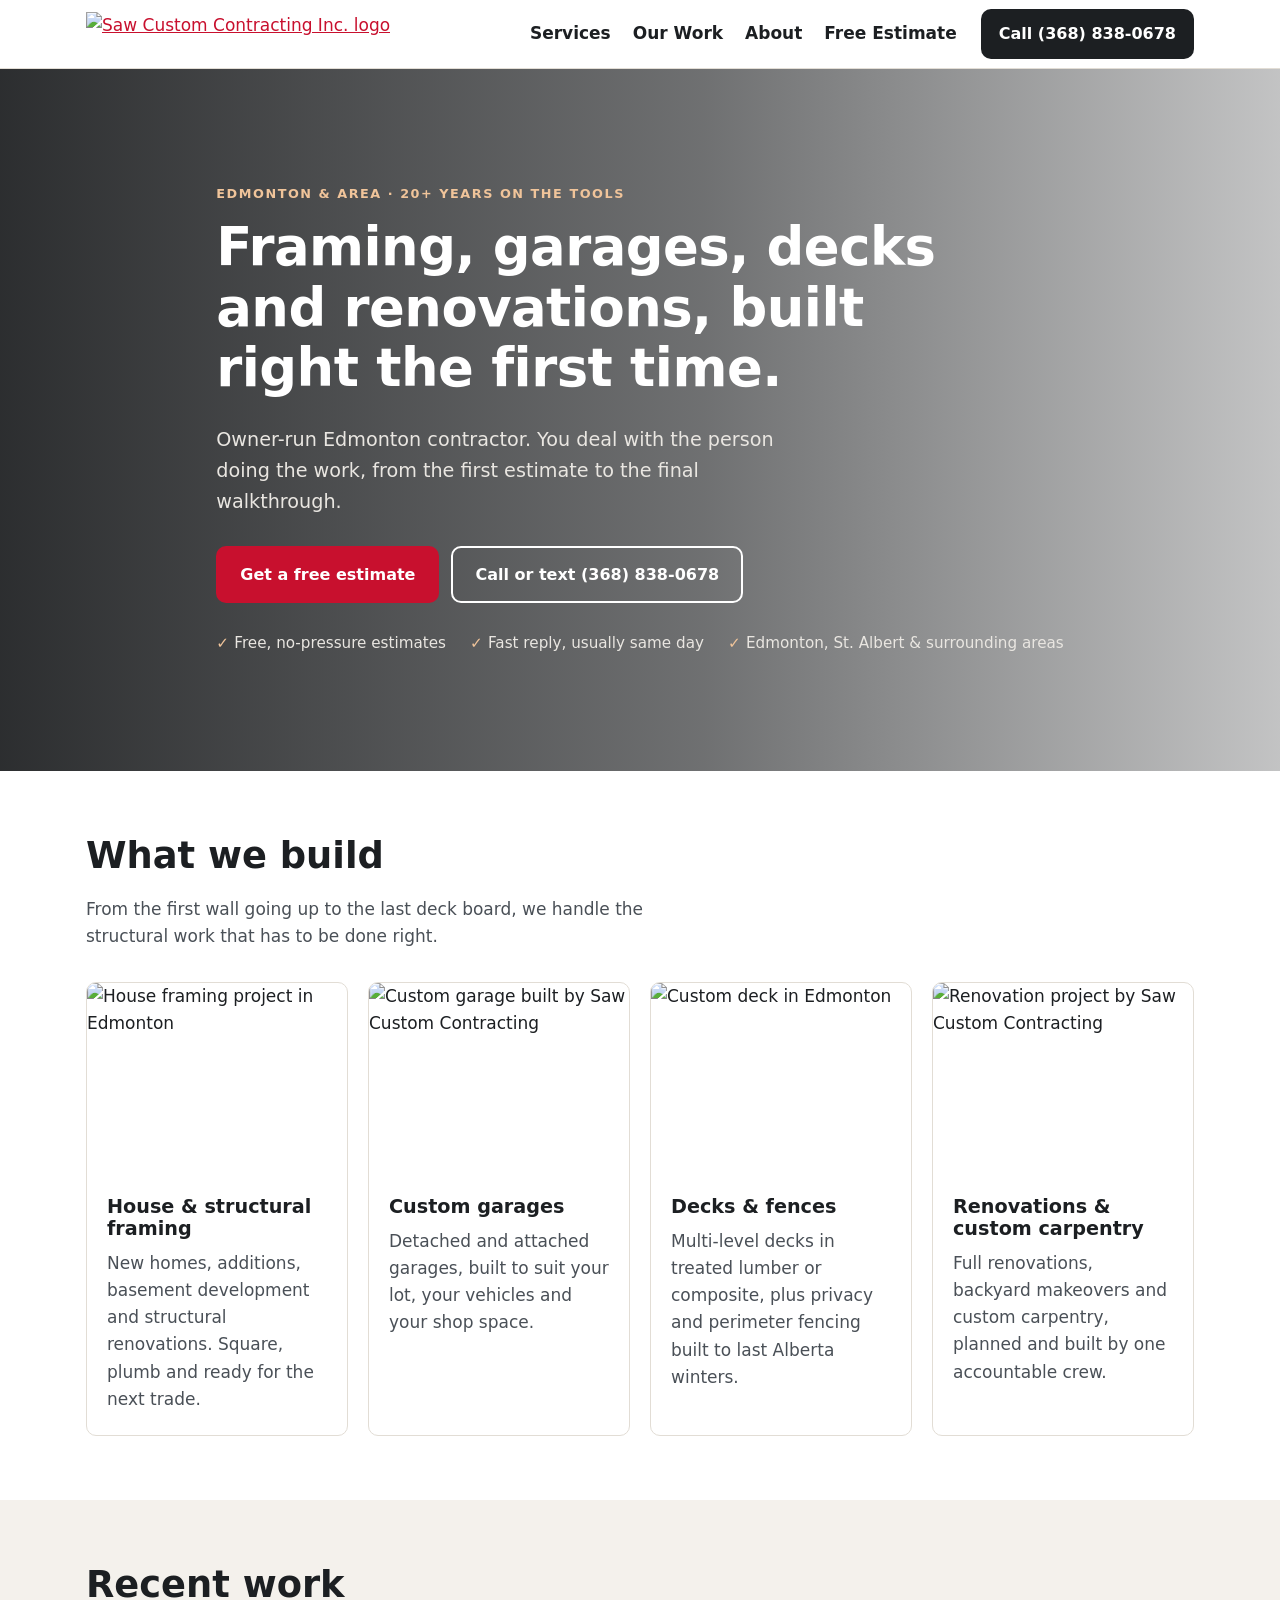
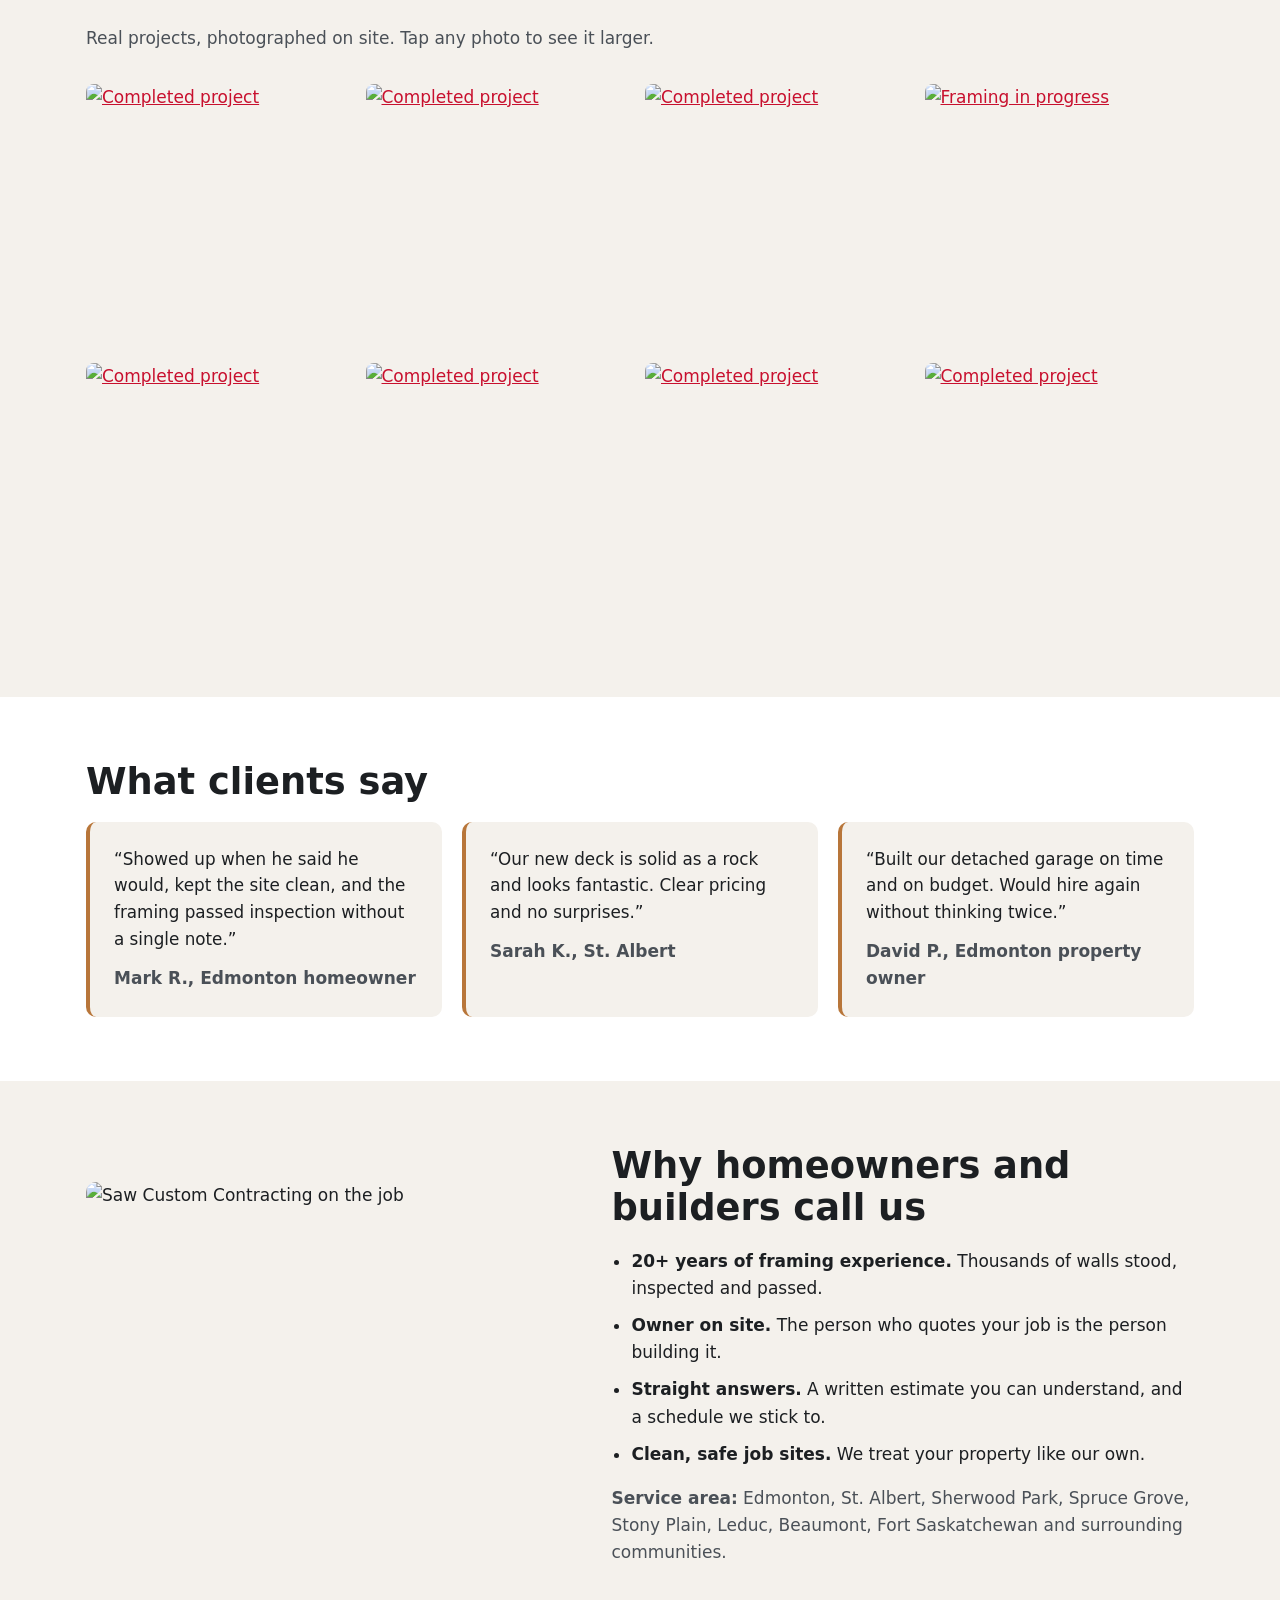
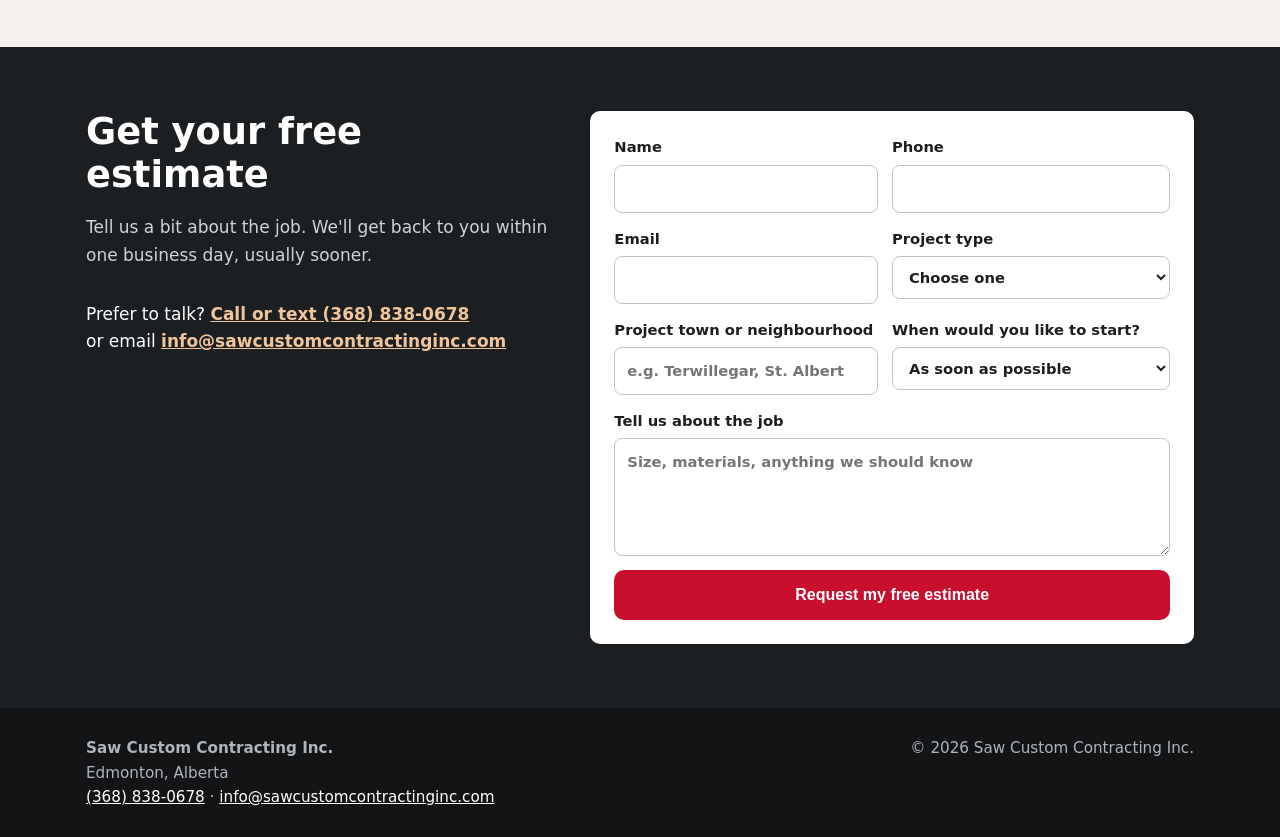
==== commit 8f46494f: "Remove WCB mention Co-Authored-By: Claude Opus 5.5 <noreply@anthropic.com> Claude-Session: https://c" ====
--- a/public/index.html
+++ b/public/index.html
@@ -60,7 +60,6 @@
       <li>Free, no-pressure estimates</li>
       <li>Fast reply, usually same day</li>
       <li>Edmonton, St. Albert &amp; surrounding areas</li>
-      <li>Registered with WCB-Alberta</li>
     </ul>
   </div>
 </section>
